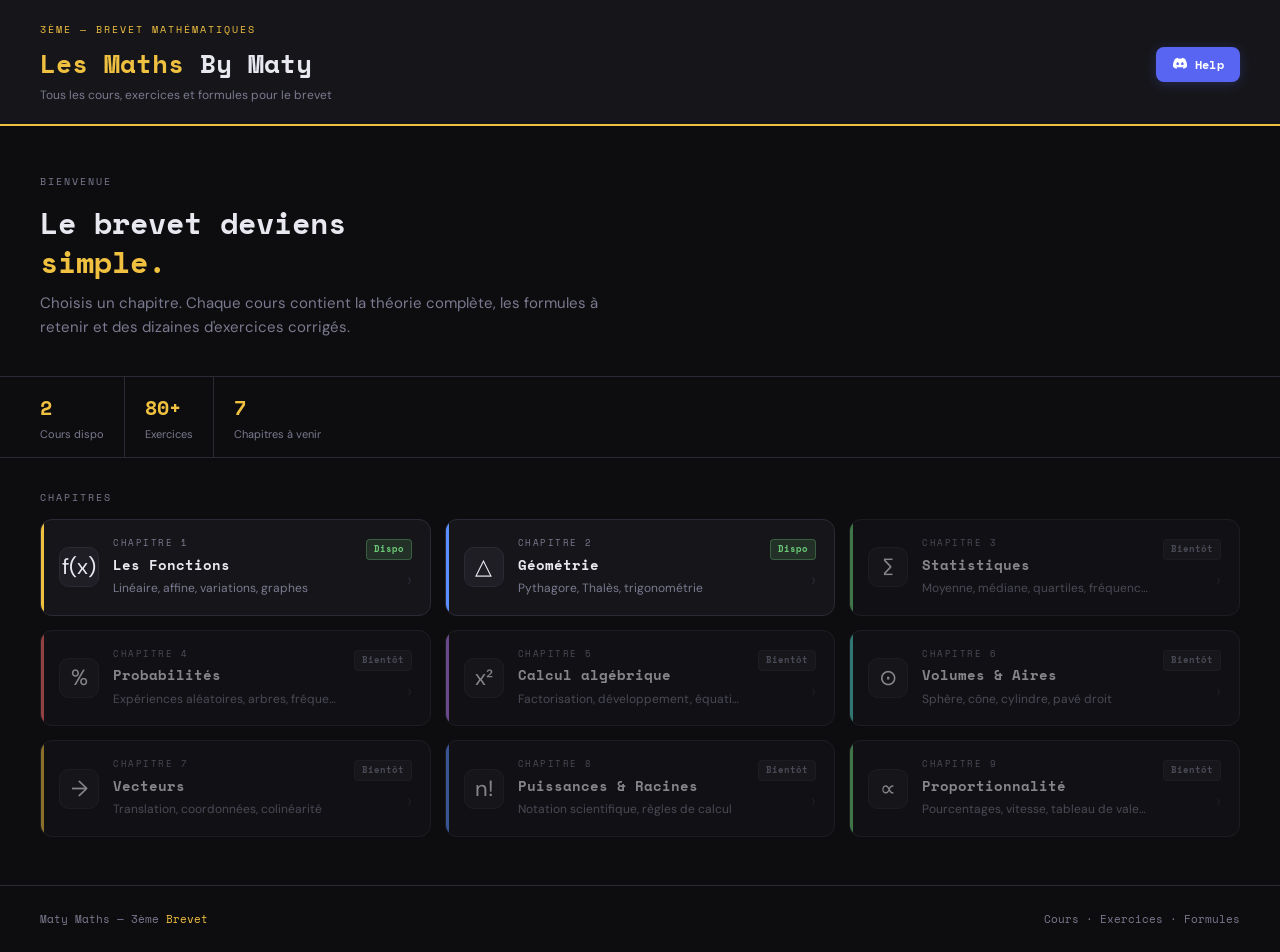
==== index.html @ 394dbd89 "init" ====
<!DOCTYPE html>
<html lang="fr">
<head>
<meta charset="UTF-8">
<meta name="viewport" content="width=device-width, initial-scale=1.0, maximum-scale=1.0">
<title>Maty Maths — Cours de 3ème</title>
<link href="https://fonts.googleapis.com/css2?family=Space+Mono:ital,wght@0,400;0,700;1,400&family=DM+Sans:ital,opsz,wght@0,9..40,300;0,9..40,500;0,9..40,700;1,9..40,300&display=swap" rel="stylesheet">
<style>
  :root {
    --bg: #0d0d0f;
    --surface: #16161a;
    --surface2: #1e1e24;
    --border: #2a2a35;
    --accent: #f0c040;
    --accent2: #5b8fff;
    --accent3: #ff6b6b;
    --accent4: #4ecdc4;
    --accent5: #b57bee;
    --text: #e8e8f0;
    --text-muted: #7a7a90;
    --green: #6bcb77;
    --discord: #5865F2;
    --discord-hover: #4752c4;
  }

  * { box-sizing: border-box; margin: 0; padding: 0; }

  body {
    background: var(--bg);
    color: var(--text);
    font-family: 'DM Sans', sans-serif;
    font-size: 15px;
    line-height: 1.65;
    min-height: 100vh;
  }

  /* HEADER */
  .header {
    background: var(--surface);
    border-bottom: 2px solid var(--accent);
    padding: 20px 20px 16px;
    position: sticky;
    top: 0;
    z-index: 100;
    display: flex;
    align-items: center;
    justify-content: space-between;
    gap: 12px;
  }
  .header-left { flex: 1; min-width: 0; }
  .header-tag {
    font-family: 'Space Mono', monospace;
    font-size: 10px;
    color: var(--accent);
    letter-spacing: 2px;
    text-transform: uppercase;
    margin-bottom: 3px;
  }
  .header h1 {
    font-family: 'Space Mono', monospace;
    font-size: 20px;
    font-weight: 700;
  }
  .header h1 span { color: var(--accent); }
  .header-sub { font-size: 12px; color: var(--text-muted); margin-top: 2px; }

  /* DISCORD BUTTON */
  .discord-btn {
    display: flex;
    align-items: center;
    gap: 7px;
    background: var(--discord);
    color: #fff;
    border: none;
    border-radius: 8px;
    padding: 9px 16px;
    font-family: 'Space Mono', monospace;
    font-size: 12px;
    font-weight: 700;
    cursor: pointer;
    flex-shrink: 0;
    transition: background 0.18s, transform 0.12s, box-shadow 0.18s;
    box-shadow: 0 2px 12px rgba(88,101,242,0.25);
    letter-spacing: 0.3px;
    position: relative;
  }
  .discord-btn:hover {
    background: var(--discord-hover);
    transform: translateY(-1px);
    box-shadow: 0 4px 20px rgba(88,101,242,0.45);
  }
  .discord-btn:active {
    transform: translateY(0);
  }
  .discord-btn img {
    width: 16px;
    height: 16px;
    object-fit: contain;
    filter: brightness(0) invert(1);
  }

  /* DISCORD POPUP OVERLAY */
  .dc-overlay {
    position: fixed;
    inset: 0;
    z-index: 200;
    background: rgba(0,0,0,0.55);
    backdrop-filter: blur(3px);
    display: none;
  }
  .dc-overlay.open { display: block; }

  /* POPUP */
  .dc-popup {
    position: fixed;
    top: 50%;
    left: 50%;
    z-index: 201;
    background: var(--surface);
    border: 1px solid var(--discord);
    border-radius: 24px;
    padding: 40px 36px 32px;
    width: 340px;
    box-shadow: 0 24px 80px rgba(88,101,242,0.35), 0 4px 24px rgba(0,0,0,0.6);
    display: none;
    flex-direction: column;
    align-items: center;
    transform: translate(-50%, -50%) scale(0.92);
    opacity: 0;
    transition: transform 0.25s cubic-bezier(0.34,1.56,0.64,1), opacity 0.2s ease;
  }
  .dc-popup.open {
    display: flex;
    transform: translate(-50%, -50%) scale(1);
    opacity: 1;
  }

  .dc-popup-title {
    font-family: 'Space Mono', monospace;
    font-size: 17px;
    font-weight: 700;
    color: var(--text);
    margin-bottom: 24px;
    text-align: center;
    line-height: 1.4;
  }
  .dc-popup-title span { color: var(--discord); }

  .dc-avatar {
    width: 100px;
    height: 100px;
    border-radius: 50%;
    object-fit: cover;
    border: 3px solid var(--discord);
    box-shadow: 0 0 0 6px rgba(88,101,242,0.18);
    margin-bottom: 20px;
    display: block;
  }

  .dc-username {
    font-family: 'Space Mono', monospace;
    font-size: 16px;
    font-weight: 700;
    color: var(--text);
    cursor: pointer;
    padding: 10px 22px;
    border-radius: 10px;
    border: 1px solid var(--border);
    background: var(--surface2);
    transition: border-color 0.16s, color 0.16s, background 0.16s, transform 0.12s;
    user-select: none;
    display: flex;
    align-items: center;
    gap: 9px;
  }
  .dc-username:hover {
    border-color: var(--discord);
    color: #fff;
    background: rgba(88,101,242,0.15);
    transform: scale(1.04);
  }
  .dc-username:active {
    transform: scale(0.97);
  }
  .dc-copy-icon {
    font-size: 14px;
    color: var(--text-muted);
    transition: color 0.16s;
  }
  .dc-username:hover .dc-copy-icon { color: var(--discord); }

  /* Feedback copié */
  .dc-copied {
    font-family: 'Space Mono', monospace;
    font-size: 11px;
    color: var(--green);
    margin-top: 10px;
    letter-spacing: 1px;
    opacity: 0;
    transition: opacity 0.2s;
    height: 16px;
  }
  .dc-copied.show { opacity: 1; }

  /* HERO */
  .hero {
    padding: 36px 20px 28px;
    border-bottom: 1px solid var(--border);
  }
  .hero-label {
    font-family: 'Space Mono', monospace;
    font-size: 10px;
    color: var(--text-muted);
    letter-spacing: 2px;
    text-transform: uppercase;
    margin-bottom: 12px;
  }
  .hero h2 {
    font-family: 'Space Mono', monospace;
    font-size: 22px;
    font-weight: 700;
    line-height: 1.3;
    margin-bottom: 10px;
  }
  .hero h2 em {
    font-style: normal;
    color: var(--accent);
  }
  .hero p {
    font-size: 14px;
    color: var(--text-muted);
    max-width: 560px;
  }

  /* STATS BAR */
  .stats-bar {
    display: flex;
    gap: 0;
    padding: 0 20px;
    border-bottom: 1px solid var(--border);
    overflow-x: auto;
    scrollbar-width: none;
  }
  .stats-bar::-webkit-scrollbar { display: none; }
  .stat {
    flex-shrink: 0;
    padding: 14px 20px 14px 0;
    margin-right: 20px;
    border-right: 1px solid var(--border);
  }
  .stat:last-child { border-right: none; }
  .stat-val {
    font-family: 'Space Mono', monospace;
    font-size: 20px;
    font-weight: 700;
    color: var(--accent);
  }
  .stat-label {
    font-size: 11px;
    color: var(--text-muted);
    margin-top: 1px;
  }

  /* SECTION LABEL */
  .section-label {
    font-family: 'Space Mono', monospace;
    font-size: 10px;
    color: var(--text-muted);
    letter-spacing: 2px;
    text-transform: uppercase;
    padding: 24px 20px 10px;
  }

  /* COURS GRID */
  .cours-grid {
    padding: 0 20px 32px;
    display: grid;
    grid-template-columns: 1fr;
    gap: 10px;
  }

  .cours-card {
    background: var(--surface);
    border: 1px solid var(--border);
    border-radius: 12px;
    padding: 16px 18px;
    text-decoration: none;
    color: inherit;
    display: flex;
    align-items: center;
    gap: 14px;
    transition: border-color 0.2s, background 0.2s;
    position: relative;
    overflow: hidden;
  }
  .cours-card:hover {
    border-color: var(--accent);
    background: var(--surface2);
  }
  .cours-card.available:hover .card-arrow { color: var(--accent); }

  .cours-card::before {
    content: '';
    position: absolute;
    left: 0; top: 0; bottom: 0;
    width: 3px;
    background: var(--accent);
    border-radius: 12px 0 0 12px;
  }
  .cours-card.color-blue::before  { background: var(--accent2); }
  .cours-card.color-red::before   { background: var(--accent3); }
  .cours-card.color-teal::before  { background: var(--accent4); }
  .cours-card.color-purple::before{ background: var(--accent5); }
  .cours-card.color-green::before { background: var(--green); }

  .card-icon {
    font-size: 22px;
    flex-shrink: 0;
    width: 40px;
    height: 40px;
    display: flex;
    align-items: center;
    justify-content: center;
    background: var(--surface2);
    border-radius: 10px;
    border: 1px solid var(--border);
  }

  .card-body { flex: 1; min-width: 0; }
  .card-chapter {
    font-family: 'Space Mono', monospace;
    font-size: 9px;
    color: var(--text-muted);
    letter-spacing: 1.5px;
    text-transform: uppercase;
    margin-bottom: 2px;
  }
  .card-name {
    font-family: 'Space Mono', monospace;
    font-size: 13px;
    font-weight: 700;
    color: var(--text);
    white-space: nowrap;
    overflow: hidden;
    text-overflow: ellipsis;
  }
  .card-desc {
    font-size: 12px;
    color: var(--text-muted);
    margin-top: 3px;
    white-space: nowrap;
    overflow: hidden;
    text-overflow: ellipsis;
  }

  .card-right {
    display: flex;
    flex-direction: column;
    align-items: flex-end;
    gap: 6px;
    flex-shrink: 0;
  }
  .card-arrow {
    font-size: 18px;
    color: var(--border);
    transition: color 0.2s;
  }
  .badge-dispo {
    font-family: 'Space Mono', monospace;
    font-size: 9px;
    padding: 2px 7px;
    border-radius: 4px;
    font-weight: 700;
    background: rgba(107,203,119,0.15);
    color: var(--green);
    border: 1px solid rgba(107,203,119,0.3);
  }
  .badge-soon {
    font-family: 'Space Mono', monospace;
    font-size: 9px;
    padding: 2px 7px;
    border-radius: 4px;
    font-weight: 700;
    background: rgba(122,122,144,0.1);
    color: var(--text-muted);
    border: 1px solid var(--border);
  }

  .cours-card.coming-soon {
    opacity: 0.55;
    cursor: default;
    pointer-events: none;
  }

  /* FOOTER */
  .footer {
    border-top: 1px solid var(--border);
    padding: 20px;
    font-family: 'Space Mono', monospace;
    font-size: 11px;
    color: var(--text-muted);
    display: flex;
    justify-content: space-between;
    align-items: center;
    flex-wrap: wrap;
    gap: 8px;
  }
  .footer span { color: var(--accent); }

  /* DESKTOP */
  @media (min-width: 768px) {
    .header { padding: 22px 40px 18px; }
    .header h1 { font-size: 26px; }
    .hero { padding: 48px 40px 36px; }
    .hero h2 { font-size: 30px; }
    .hero p { font-size: 15px; }
    .stats-bar { padding: 0 40px; }
    .section-label { padding: 32px 40px 12px; }
    .cours-grid {
      padding: 0 40px 48px;
      grid-template-columns: 1fr 1fr;
      gap: 14px;
    }
    .footer { padding: 24px 40px; }
    .card-name { font-size: 14px; }

  }

  @media (min-width: 1100px) {
    .cours-grid { grid-template-columns: 1fr 1fr 1fr; }
  }
</style>
</head>
<body>

<div class="header">
  <div class="header-left">
    <div class="header-tag">3ème — Brevet Mathématiques</div>
    <h1><span>Les Maths</span> By Maty</h1>
    <div class="header-sub">Tous les cours, exercices et formules pour le brevet</div>
  </div>

  <!-- BOUTON DISCORD -->
  <button class="discord-btn" id="dcBtn" onclick="togglePopup()">
    <img src="dc.png" alt="Discord">
    Help
  </button>
</div>

<!-- OVERLAY (ferme le popup si on clique dehors) -->
<div class="dc-overlay" id="dcOverlay" onclick="closePopup()"></div>

<!-- POPUP DISCORD -->
<div class="dc-popup" id="dcPopup">
  <div class="dc-popup-title">Besoin d'aide ?<br><span>DM moi !</span></div>
  <img src="pdp.png" alt="Photo de profil" class="dc-avatar">
  <div class="dc-username" id="usernameBtn" onclick="copyUsername()">
    sk9maty
    <span class="dc-copy-icon">⎘</span>
  </div>
  <div class="dc-copied" id="copiedMsg">✓ Copié !</div>
</div>

<div class="hero">
  <div class="hero-label">Bienvenue</div>
  <h2>Le brevet deviens<br><em>simple.</em></h2>
  <p>Choisis un chapitre. Chaque cours contient la théorie complète, les formules à retenir et des dizaines d'exercices corrigés.</p>
</div>

<div class="stats-bar">
  <div class="stat">
    <div class="stat-val">2</div>
    <div class="stat-label">Cours dispo</div>
  </div>
  <div class="stat">
    <div class="stat-val">80+</div>
    <div class="stat-label">Exercices</div>
  </div>
  <div class="stat">
    <div class="stat-val">7</div>
    <div class="stat-label">Chapitres à venir</div>
  </div>
</div>

<div class="section-label">Chapitres</div>

<div class="cours-grid">

  <a href="cours/fonctions-brevet.html" class="cours-card available color-yellow">
    <div class="card-icon"> f(x) </div>
    <div class="card-body">
      <div class="card-chapter">Chapitre 1</div>
      <div class="card-name">Les Fonctions</div>
      <div class="card-desc">Linéaire, affine, variations, graphes</div>
    </div>
    <div class="card-right">
      <div class="badge-dispo">Dispo</div>
      <div class="card-arrow">›</div>
    </div>
  </a>

  <a href="cours/géométrie-brevet.html" class="cours-card available color-blue">
    <div class="card-icon">△</div>
    <div class="card-body">
      <div class="card-chapter">Chapitre 2</div>
      <div class="card-name">Géométrie</div>
      <div class="card-desc">Pythagore, Thalès, trigonométrie</div>
    </div>
    <div class="card-right">
      <div class="badge-dispo">Dispo</div>
      <div class="card-arrow">›</div>
    </div>
  </a>

  <div class="cours-card coming-soon color-green">
    <div class="card-icon">∑</div>
    <div class="card-body">
      <div class="card-chapter">Chapitre 3</div>
      <div class="card-name">Statistiques</div>
      <div class="card-desc">Moyenne, médiane, quartiles, fréquences</div>
    </div>
    <div class="card-right">
      <div class="badge-soon">Bientôt</div>
      <div class="card-arrow">›</div>
    </div>
  </div>

  <div class="cours-card coming-soon color-red">
    <div class="card-icon">%</div>
    <div class="card-body">
      <div class="card-chapter">Chapitre 4</div>
      <div class="card-name">Probabilités</div>
      <div class="card-desc">Expériences aléatoires, arbres, fréquences</div>
    </div>
    <div class="card-right">
      <div class="badge-soon">Bientôt</div>
      <div class="card-arrow">›</div>
    </div>
  </div>

  <div class="cours-card coming-soon color-purple">
    <div class="card-icon">x²</div>
    <div class="card-body">
      <div class="card-chapter">Chapitre 5</div>
      <div class="card-name">Calcul algébrique</div>
      <div class="card-desc">Factorisation, développement, équations</div>
    </div>
    <div class="card-right">
      <div class="badge-soon">Bientôt</div>
      <div class="card-arrow">›</div>
    </div>
  </div>

  <div class="cours-card coming-soon color-teal">
    <div class="card-icon">⊙</div>
    <div class="card-body">
      <div class="card-chapter">Chapitre 6</div>
      <div class="card-name">Volumes & Aires</div>
      <div class="card-desc">Sphère, cône, cylindre, pavé droit</div>
    </div>
    <div class="card-right">
      <div class="badge-soon">Bientôt</div>
      <div class="card-arrow">›</div>
    </div>
  </div>

  <div class="cours-card coming-soon color-yellow">
    <div class="card-icon">→</div>
    <div class="card-body">
      <div class="card-chapter">Chapitre 7</div>
      <div class="card-name">Vecteurs</div>
      <div class="card-desc">Translation, coordonnées, colinéarité</div>
    </div>
    <div class="card-right">
      <div class="badge-soon">Bientôt</div>
      <div class="card-arrow">›</div>
    </div>
  </div>

  <div class="cours-card coming-soon color-blue">
    <div class="card-icon">n!</div>
    <div class="card-body">
      <div class="card-chapter">Chapitre 8</div>
      <div class="card-name">Puissances & Racines</div>
      <div class="card-desc">Notation scientifique, règles de calcul</div>
    </div>
    <div class="card-right">
      <div class="badge-soon">Bientôt</div>
      <div class="card-arrow">›</div>
    </div>
  </div>

  <div class="cours-card coming-soon color-green">
    <div class="card-icon">∝</div>
    <div class="card-body">
      <div class="card-chapter">Chapitre 9</div>
      <div class="card-name">Proportionnalité</div>
      <div class="card-desc">Pourcentages, vitesse, tableau de valeurs</div>
    </div>
    <div class="card-right">
      <div class="badge-soon">Bientôt</div>
      <div class="card-arrow">›</div>
    </div>
  </div>

</div>

<div class="footer">
  <div>Maty Maths — 3ème <span>Brevet</span></div>
  <div>Cours · Exercices · Formules</div>
</div>

<script>
  let popupOpen = false;

  function togglePopup() {
    popupOpen ? closePopup() : openPopup();
  }

  function openPopup() {
    popupOpen = true;
    const popup = document.getElementById('dcPopup');
    const overlay = document.getElementById('dcOverlay');
    overlay.classList.add('open');
    popup.style.display = 'flex';
    // Force reflow pour l'animation
    popup.getBoundingClientRect();
    popup.classList.add('open');
  }

  function closePopup() {
    popupOpen = false;
    const popup = document.getElementById('dcPopup');
    const overlay = document.getElementById('dcOverlay');
    popup.classList.remove('open');
    overlay.classList.remove('open');
    setTimeout(() => {
      if (!popupOpen) popup.style.display = 'none';
    }, 220);
  }

  function copyUsername() {
    navigator.clipboard.writeText('sk9maty').then(() => {
      const msg = document.getElementById('copiedMsg');
      msg.classList.add('show');
      setTimeout(() => msg.classList.remove('show'), 2000);
    });
  }
</script>

</body>
</html>
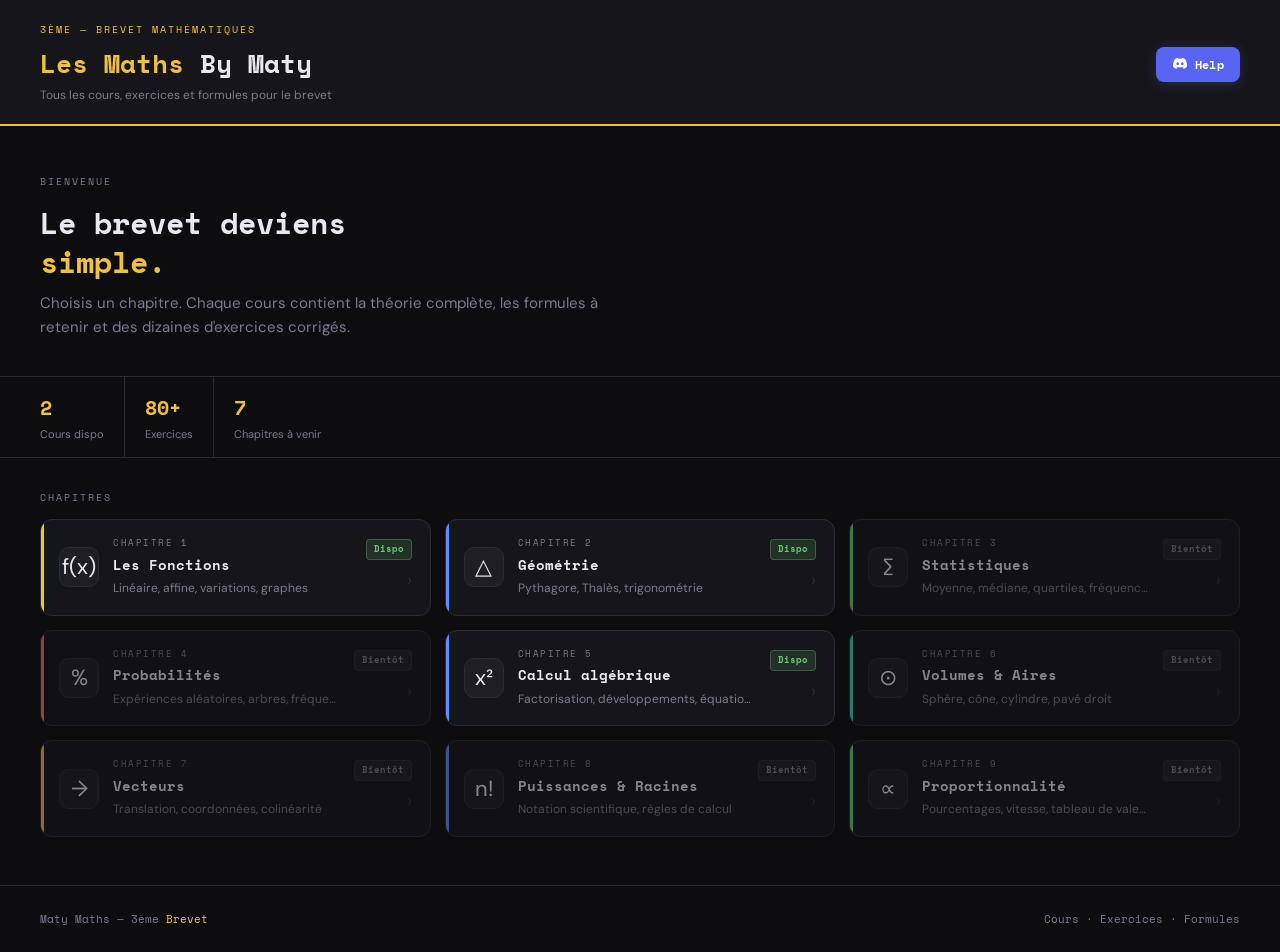
==== commit 585a92d5: "Add du cours calcul algébrique" ====
--- a/index.html
+++ b/index.html
@@ -538,18 +538,18 @@
     </div>
   </div>
 
-  <div class="cours-card coming-soon color-purple">
+ <a href="cours/calcul-algébrique.html" class="cours-card available color-blue">
     <div class="card-icon">x²</div>
     <div class="card-body">
       <div class="card-chapter">Chapitre 5</div>
       <div class="card-name">Calcul algébrique</div>
-      <div class="card-desc">Factorisation, développement, équations</div>
-    </div>
-    <div class="card-right">
-      <div class="badge-soon">Bientôt</div>
-      <div class="card-arrow">›</div>
-    </div>
-  </div>
+      <div class="card-desc">Factorisation, développements, équations</div>
+    </div>
+    <div class="card-right">
+      <div class="badge-dispo">Dispo</div>
+      <div class="card-arrow">›</div>
+    </div>
+  </a>
 
   <div class="cours-card coming-soon color-teal">
     <div class="card-icon">⊙</div>
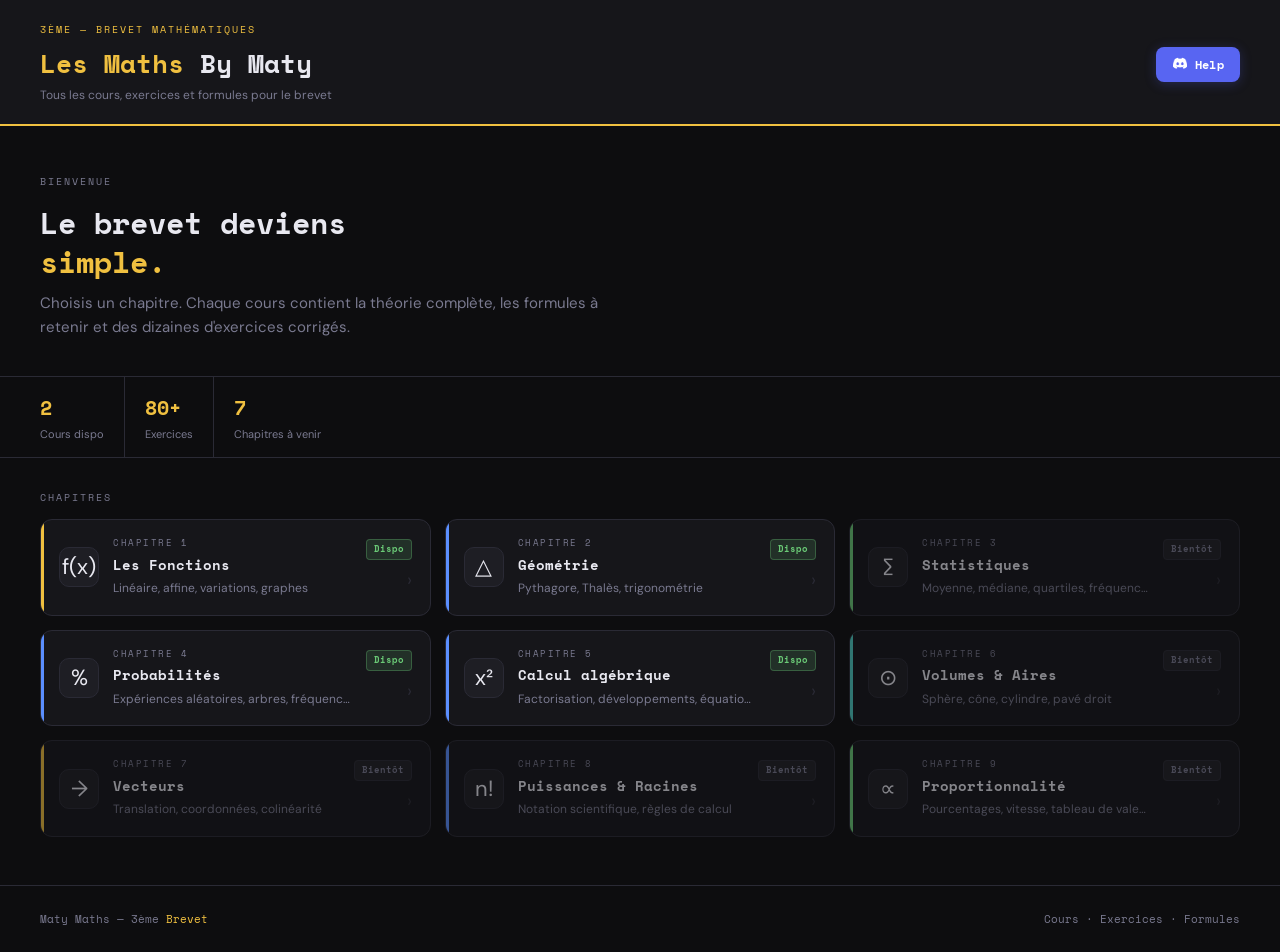
==== commit fe2f06bb: "ajout du cours sur les probabilités" ====
--- a/index.html
+++ b/index.html
@@ -525,7 +525,7 @@
     </div>
   </div>
 
-  <div class="cours-card coming-soon color-red">
+ <a href="cours/probabilités.html" class="cours-card available color-blue">
     <div class="card-icon">%</div>
     <div class="card-body">
       <div class="card-chapter">Chapitre 4</div>
@@ -533,10 +533,10 @@
       <div class="card-desc">Expériences aléatoires, arbres, fréquences</div>
     </div>
     <div class="card-right">
-      <div class="badge-soon">Bientôt</div>
-      <div class="card-arrow">›</div>
-    </div>
-  </div>
+      <div class="badge-dispo">Dispo</div>
+      <div class="card-arrow">›</div>
+    </div>
+  </a>
 
  <a href="cours/calcul-algébrique.html" class="cours-card available color-blue">
     <div class="card-icon">x²</div>
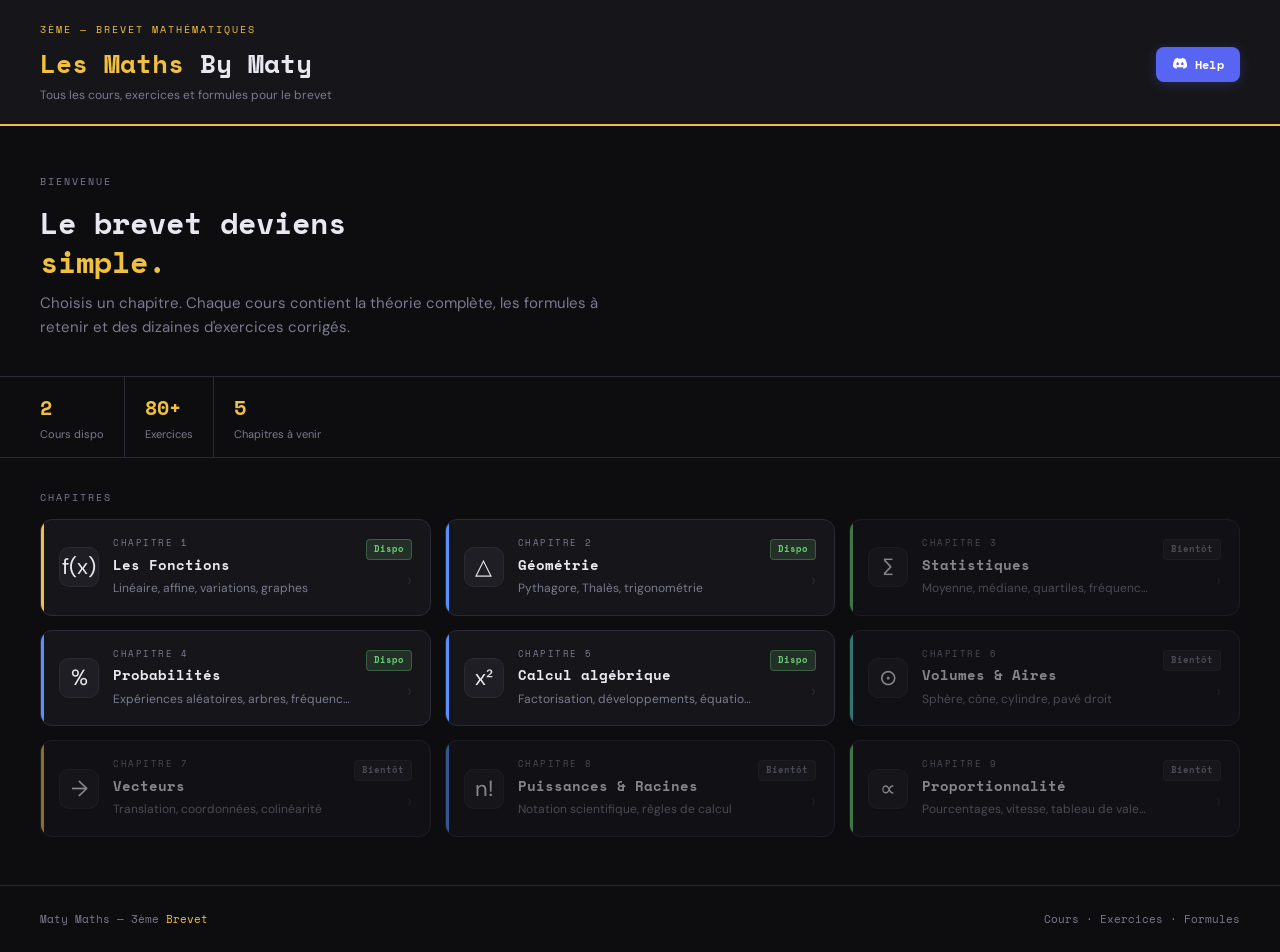
==== commit a953c06d: "a" ====
--- a/index.html
+++ b/index.html
@@ -477,7 +477,7 @@
     <div class="stat-label">Exercices</div>
   </div>
   <div class="stat">
-    <div class="stat-val">7</div>
+    <div class="stat-val">5</div>
     <div class="stat-label">Chapitres à venir</div>
   </div>
 </div>
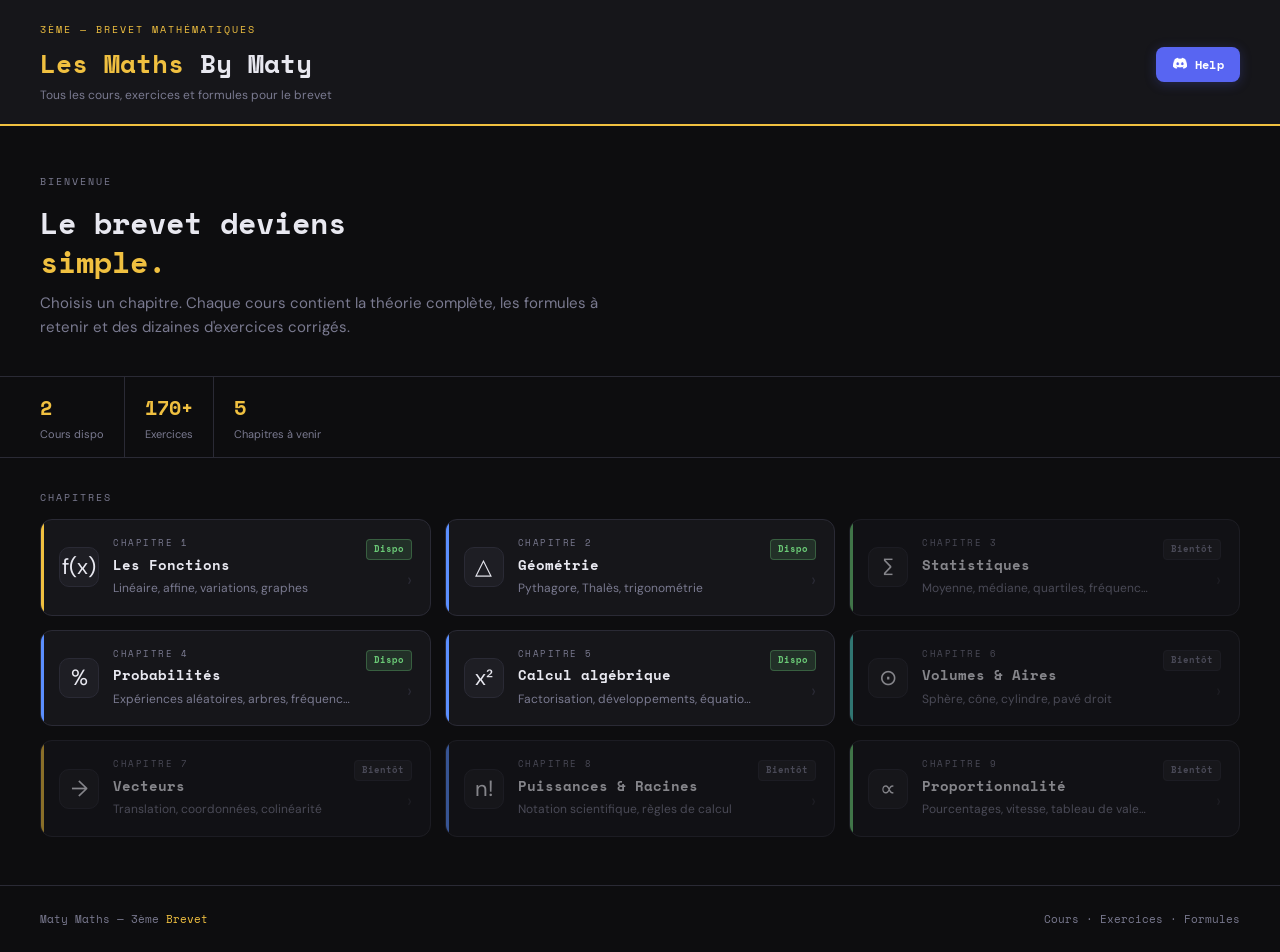
==== commit d2848fdb: "a" ====
--- a/index.html
+++ b/index.html
@@ -473,7 +473,7 @@
     <div class="stat-label">Cours dispo</div>
   </div>
   <div class="stat">
-    <div class="stat-val">80+</div>
+    <div class="stat-val">170+</div>
     <div class="stat-label">Exercices</div>
   </div>
   <div class="stat">
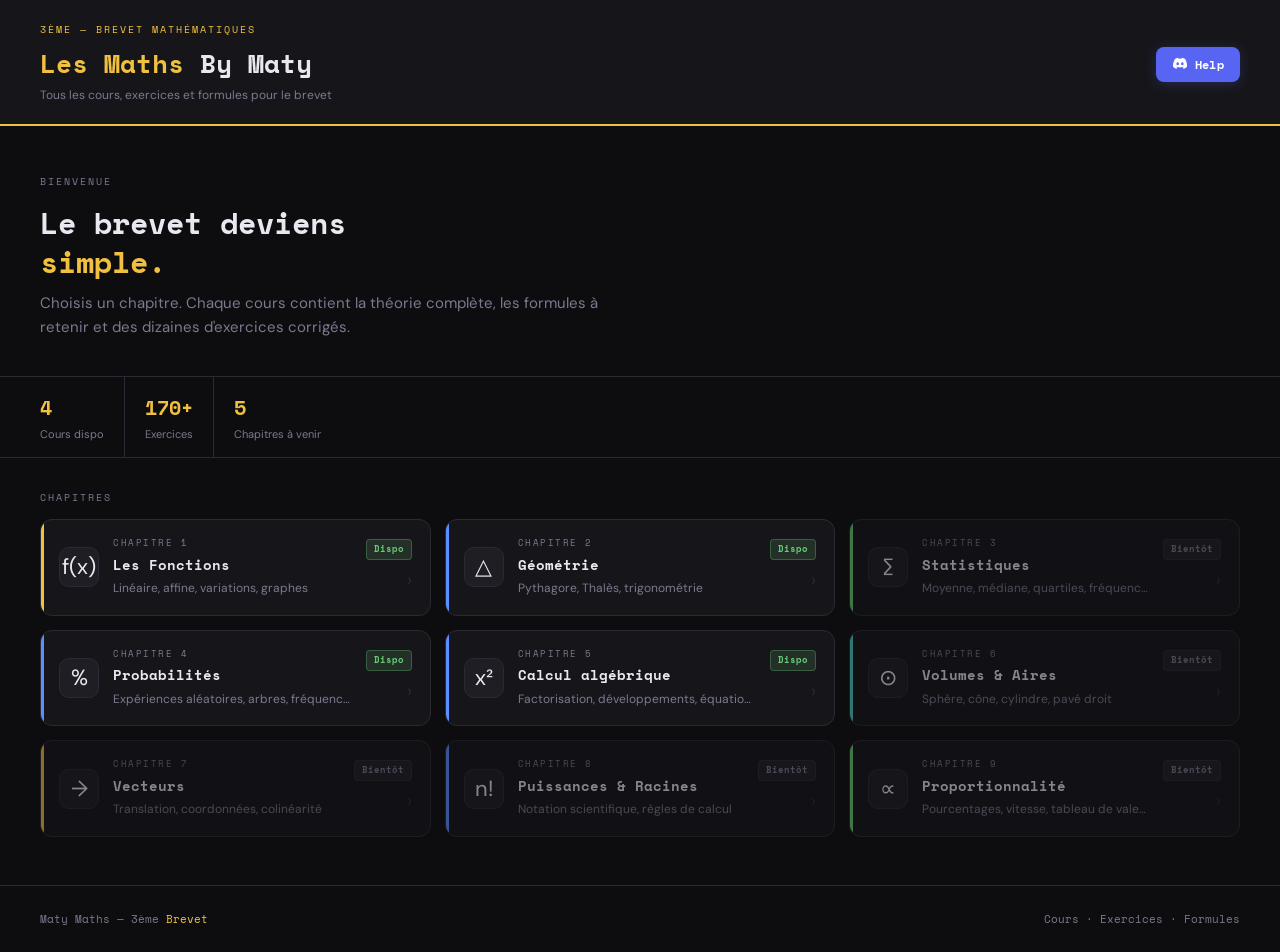
==== commit b5512da1: "a" ====
--- a/index.html
+++ b/index.html
@@ -469,7 +469,7 @@
 
 <div class="stats-bar">
   <div class="stat">
-    <div class="stat-val">2</div>
+    <div class="stat-val">4</div>
     <div class="stat-label">Cours dispo</div>
   </div>
   <div class="stat">
